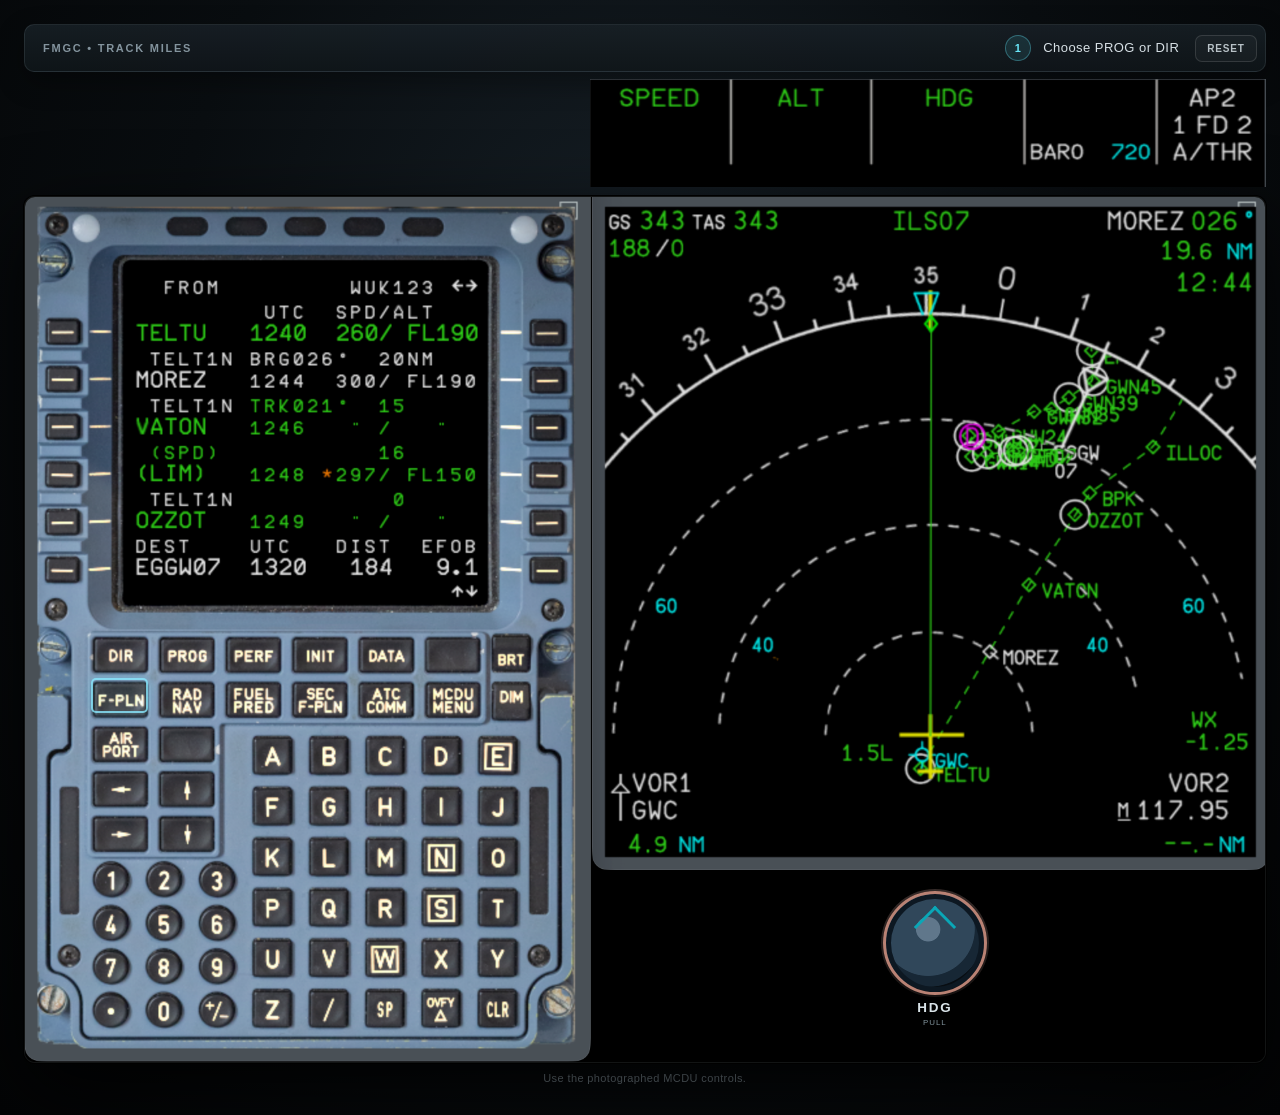
==== assets/fmgc-trainer/index.html @ b16685ec "Add FMGC trainer launcher to TS6" ====
<!doctype html>
<html lang="en"><head><meta charset="utf-8"><meta name="viewport" content="width=device-width,initial-scale=1,viewport-fit=cover"><title>FMGC Progress Page Trainer</title>
<style>
*{box-sizing:border-box}html,body{margin:0;min-height:100%;background:#050708;color:#fff;font-family:Arial,sans-serif}body{display:grid;place-items:center;padding:clamp(8px,2vw,24px);background:radial-gradient(ellipse at 50% 30%,#172027 0,#090d10 52%,#030405 100%)}.trainer{width:min(97vw,1280px)}
.status{height:48px;display:flex;align-items:center;gap:16px;margin:0 0 10px;padding:0 8px 0 18px;border:1px solid #9bb0bd22;border-radius:10px;background:linear-gradient(180deg,#182026dd,#10161add);box-shadow:0 10px 28px #0005;color:#d7e0e5;font-size:13px;letter-spacing:.035em}.status:before{content:"FMGC  •  TRACK MILES";font-size:11px;font-weight:700;letter-spacing:.16em;color:#84949e;margin-right:auto}.status b{display:inline-grid;place-items:center;min-width:26px;height:26px;margin-right:8px;border-radius:50%;background:#54dff31c;color:#69e6f8;border:1px solid #65e7fa55;font-size:11px}.reset{border:1px solid #ffffff20;border-radius:7px;padding:7px 11px;background:#ffffff08;color:#b8c2c7;cursor:pointer;font-weight:700;font-size:10px;letter-spacing:.08em}.reset:hover{background:#ffffff12;color:#fff}
.unit{position:relative;width:100%;aspect-ratio:1905/1330;overflow:hidden;border:1px solid #9aabb31d;border-radius:11px;background:#000;box-shadow:0 28px 80px #000d,0 0 0 1px #000}.base{position:absolute;inset:0;width:100%;height:100%;object-fit:fill;pointer-events:none}.screen-window{position:absolute;left:7.05%;top:7.15%;width:30.18%;height:40.05%;overflow:hidden;background:#000;pointer-events:none}.screen-shot{position:absolute;left:-23.2%;top:-17.85%;width:335.6%;height:249.9%;max-width:none}.nd-window{position:absolute;left:45.55%;top:0;width:54.45%;height:76.8%;overflow:hidden;background:#000;pointer-events:none}.nd-shot{position:absolute;left:-83.65%;top:0;width:183.65%;height:130.25%;max-width:none}.scratchpad{position:absolute;left:6%;right:5%;bottom:1.8%;height:8%;font:clamp(10px,1.85vw,25px)/1.1 "Courier New",monospace;letter-spacing:.06em;color:#e8e9e6;text-shadow:0 0 4px #fff;display:flex;align-items:center}.result-field{position:absolute;left:4.7%;right:4.5%;top:58.8%;height:8.6%;display:flex;align-items:center;justify-content:space-between;background:#000;font:700 clamp(9px,1.72vw,23px)/1 "Courier New",monospace;letter-spacing:.045em;text-shadow:0 0 4px currentColor}.result-field .brg{color:#1ed71a}.result-field .to{color:#13cbe4}.scan{position:absolute;inset:0;background:repeating-linear-gradient(0deg,transparent 0 3px,#fff 4px);opacity:.035}.hdg-control{position:absolute;left:68.5%;top:81.2%;width:10.5%;height:9%;display:grid;place-items:center;border:1px solid #52616b;border-radius:9px;background:linear-gradient(#26323a,#10171c);box-shadow:inset 0 1px #697780,0 6px 12px #0007;color:#87949b;cursor:pointer;letter-spacing:.12em}.hdg-control b{display:block;color:#dbe4e8;font-size:clamp(11px,1.5vw,19px)}.hdg-control span{font-size:clamp(7px,.75vw,10px);margin-bottom:-12px}.hdg-control.ready{border-color:#60dff077;color:#68dff0}.hdg-control.ready b{color:#fff}.hdg-control.active{box-shadow:inset 0 0 0 2px #79eaff,0 0 13px #43dfff77}
.hot{position:absolute;border:0;background:transparent;color:transparent;cursor:pointer;border-radius:5px;touch-action:manipulation;transition:box-shadow .12s ease,background .12s ease}.hot:focus-visible{outline:2px solid #8ee9ff;outline-offset:1px}.hot.pressed,.hot.page-active{box-shadow:inset 0 0 0 2px #89e9ffcc,0 0 8px #55dfff55;background:#7ce8ff10}.target{animation:pulse 1.15s infinite}@keyframes pulse{50%{box-shadow:inset 0 0 0 2px #65f3ff,0 0 13px 4px #42e5ff77;background:#5cecff16}}
.message{min-height:19px;text-align:center;margin:9px 0 0;color:#84939b;font-size:11px;letter-spacing:.035em}.message.ok{color:#65ef8b}.message.err{color:#ffc357}@media(max-width:720px){body{padding:5px}.trainer{width:100%}.status{height:42px;margin-bottom:5px;padding-left:10px;font-size:10px}.status:before{content:"FMGC"}.status b{min-width:22px;height:22px}.message{font-size:10px}}
/* Original Line Logic heading knob and FMA treatment */
.fma{display:grid;grid-template-columns:1fr 1fr 1.12fr 1.15fr 1fr;width:54.45%;margin:-3px 0 9px auto;border:1px solid #52606a;border-radius:5px;background:#020303;box-shadow:0 7px 20px #0008;overflow:hidden;color:#e8ebed;font:clamp(10px,1.65vw,21px)/1.04 "Courier New",monospace;text-shadow:0 0 3px currentColor}.fma>div{min-height:62px;padding:7px 8px;border-right:2px solid #98a0a5;display:flex;flex-direction:column;align-items:center}.fma>div:last-child{border:0}.fma .green{color:#18d421}.fma .cyan{color:#18cfdf}.fma .lower{margin-top:auto;font-size:.72em;white-space:nowrap}.hdg-control{left:69.2%;top:80.2%;width:8.4%;height:auto;aspect-ratio:1;display:block;border:3px solid #b98274;border-radius:50%;background:radial-gradient(circle at 43% 36%,#60778b 0 14%,#30475a 15% 55%,#172735 56% 68%,#080d12 69%);box-shadow:inset 0 0 0 5px #0d1822,0 7px 14px #000b,0 0 0 2px #382d2b;color:transparent;letter-spacing:0}.hdg-control:before{content:"";position:absolute;left:50%;top:19%;width:28%;aspect-ratio:1;transform:translateX(-50%) rotate(45deg);border-left:3px solid #0aa7b7;border-top:3px solid #0aa7b7}.hdg-control b{position:absolute;left:50%;top:108%;transform:translateX(-50%);color:#d9e3e8;font-size:clamp(9px,1.05vw,14px);letter-spacing:.13em}.hdg-control span{position:absolute;left:50%;top:127%;transform:translateX(-50%);color:#82949d;font-size:clamp(6px,.62vw,9px);letter-spacing:.12em;margin:0}.hdg-control.ready{border-color:#d49b8b;box-shadow:inset 0 0 0 5px #0d1822,0 0 16px #48dff088,0 7px 14px #000b}.hdg-control.active{transform:translateY(-3px);box-shadow:inset 0 0 0 5px #0d1822,0 0 19px #55eaffaa,0 10px 14px #000b}@media(max-width:720px){.fma>div{min-height:42px;padding:4px}.fma{margin-bottom:5px}}
/* Supplied FMA artwork is intentionally displayed without reinterpretation. */
.fma{display:block;aspect-ratio:994/159;min-height:0;padding:0;border:0;border-radius:0;background-color:#000;background-position:center;background-repeat:no-repeat;background-size:100% 100%;box-shadow:none}.fma>div{display:none}
.radial-ready{position:absolute;left:55%;top:53.5%;width:42%;height:15%;padding:1% 2%;background:#000;color:#edf0ee;font:700 clamp(8px,1.5vw,20px)/1.15 "Courier New",monospace;letter-spacing:.08em;text-align:center;text-shadow:0 0 4px currentColor}.radial-ready span{display:block;color:#13cbe4;font-size:1.08em;margin-top:4%}
</style></head>
<body><main class="trainer" aria-label="Interactive FMGC exercise"><div class="status"><span id="instruction"><b>1</b> Choose PROG or DIR</span><button class="reset" id="reset">RESET</button></div><div class="fma" id="fma" hidden><div><span class="green">SPEED</span></div><div><span class="green">ALT</span></div><div><span class="green">HDG</span><span class="cyan" id="navMode">NAV</span></div><div><span class="lower">BARO&nbsp; <span class="cyan">720</span></span></div><div><span>AP2</span><span>1 FD 2</span><span>A/THR</span></div></div><div class="unit" id="unit"><img class="base" src="assets/FMGC1.png" alt="Airbus-style MCDU and navigation display"><div class="screen-window" id="screenWindow" hidden><img class="screen-shot" id="screenShot" src="assets/FMGC2.png" alt=""><div class="result-field" id="resultField" hidden><span class="brg" id="resultBrg"></span><span class="to" id="resultTo"></span></div><div class="scratchpad" id="scratchpad"></div><div class="scan"></div></div><div class="nd-window" id="ndWindow" hidden><img class="nd-shot" id="ndShot" src="assets/RO3.png" alt="Updated navigation display"></div><button class="hdg-control" id="hdgButton" type="button"><span>PULL</span><b>HDG</b></button></div><p class="message" id="message" aria-live="polite">Use the photographed MCDU controls.</p></main>
<script>
(()=>{
 const unit=document.querySelector('#unit'),screenWindow=document.querySelector('#screenWindow'),screenShot=document.querySelector('#screenShot'),ndWindow=document.querySelector('#ndWindow'),ndShot=document.querySelector('#ndShot'),hdgButton=document.querySelector('#hdgButton'),fma=document.querySelector('#fma'),navMode=document.querySelector('#navMode'),scratchEl=document.querySelector('#scratchpad'),resultField=document.querySelector('#resultField'),resultBrg=document.querySelector('#resultBrg'),resultTo=document.querySelector('#resultTo'),instruction=document.querySelector('#instruction'),message=document.querySelector('#message');
 const fixes={EGGW07:['013°','54.7'],MOREZ:['021°','20.1'],VATON:['021°','37.5'],OZZOT:['022°','51.2'],BPK:['022°','58.5'],ILLOC:['025°','68.2'],ODWAD:['010°','52.5']};let page='fpln',scratch='';const radialReady=document.createElement('div');radialReady.className='radial-ready';radialReady.innerHTML='RADIAL IN<span>253°→</span>';radialReady.hidden=true;screenWindow.append(radialReady);
 const add=(label,x,y,w,h,fn)=>{const b=document.createElement('button');b.className='hot';b.type='button';b.setAttribute('aria-label',label);Object.assign(b.style,{left:x/19.05+'%',top:y/13.30+'%',width:w/19.05+'%',height:h/13.30+'%'});b.onclick=()=>{b.classList.add('pressed');setTimeout(()=>b.classList.remove('pressed'),180);fn()};unit.appendChild(b);return b};
 const dir=add('DIR page',102,670,87,52,openDir),prog=add('PROG page',207,670,87,52,openProg),fpln=add('F-PLN page',102,739,87,54,goFpln);const xs=[344,431,518,605,691],ys=[810,889,968,1047,1126],letters='ABCDEFGHIJKLMNOPQRSTUVWXY'.split('');letters.forEach((c,i)=>add(c,xs[i%5],ys[Math.floor(i/5)],61,57,()=>type(c)));add('Z',344,1206,61,57,()=>type('Z'));const nxs=[101,184,267],nys=[1010,1084,1157];'123456789'.split('').forEach((c,i)=>add(c,nxs[i%3],nys[Math.floor(i/3)],57,57,()=>type(c)));add('decimal point',101,1206,57,57,()=>type('.'));add('0',184,1206,57,57,()=>type('0'));add('plus or minus',267,1206,57,57,()=>type('-'));add('Clear one character',687,1204,62,58,clear);const toLsk=add('Right line select key beside TO',757,397,60,56,selectTo),odwadLsk=add('Select ODWAD direct-to waypoint',30,324,61,56,selectOdwad),insertLsk=add('Insert direct-to ODWAD',756,540,61,58,insertDirect);
 function setMessage(text,kind=''){message.textContent=text;message.className='message '+kind}
 function updateRings(){dir.classList.toggle('page-active',page.startsWith('dir')||page==='hdg');prog.classList.toggle('page-active',page==='prog'||page==='result');fpln.classList.toggle('page-active',page==='fpln');toLsk.classList.toggle('target',page==='prog'&&!!fixes[scratch]);odwadLsk.classList.toggle('target',page==='dirList');insertLsk.classList.toggle('target',page==='dirSelected');hdgButton.classList.toggle('ready',page==='dirInserted');hdgButton.classList.toggle('active',page==='hdg')}
 function setFma(mode){fma.hidden=!mode;if(mode)fma.style.backgroundImage=`url("assets/${mode==='nav'?'FMA-NAV':'FMA-HDG'}.png")`}
 function openProg(){page='prog';scratch='';setFma('hdg');radialReady.hidden=true;screenWindow.hidden=false;ndWindow.hidden=true;screenShot.src='assets/FMGC2.png';resultField.hidden=true;scratchEl.textContent='';instruction.innerHTML='<b>2</b> Type a waypoint';setMessage('Enter EGGW07, MOREZ, VATON, OZZOT, BPK, ILLOC or ODWAD.');updateRings()}
 function goFpln(){page='fpln';scratch='';setFma('hdg');radialReady.hidden=true;screenWindow.hidden=true;ndWindow.hidden=true;resultField.hidden=true;scratchEl.textContent='';instruction.innerHTML='<b>1</b> Choose PROG or DIR';setMessage('Flight plan page.');updateRings()}
 function setReference(name,showNd=true){screenWindow.hidden=false;screenShot.src='assets/'+name+'.png';radialReady.hidden=true;resultField.hidden=true;scratchEl.textContent='';if(showNd){ndWindow.hidden=false;ndShot.src='assets/'+name+'.png'}}
 function openDir(){page='dirList';scratch='';setFma('hdg');setReference('RO2',false);instruction.innerHTML='<b>DIR 1</b> Select ODWAD';setMessage('Use the left line-select key beside ODWAD.');updateRings()}
 function selectOdwad(){if(page!=='dirList')return;page='dirSelected';setReference('RO3');radialReady.hidden=false;ndShot.src='assets/RO4.png';instruction.innerHTML='<b>DIR 2</b> Select DIR TO INSERT*';setMessage('RADIAL IN 253° is already loaded. Use the bottom-right INSERT line key.');updateRings()}
 function insertDirect(){if(page!=='dirSelected')return;page='dirInserted';setReference('RO5');setFma('nav');instruction.innerHTML='<b>DIR 3</b> Pull HDG when ready';setMessage('Direct to ODWAD with RADIAL IN 253° is active — NAV is blue.','ok');updateRings()}
 function pullHeading(){if(page!=='dirInserted'&&page!=='hdg')return;page='hdg';setFma('hdg');ndWindow.hidden=false;ndShot.src='assets/RO6.png';instruction.innerHTML='<b>✓</b> HDG selected';setMessage('Heading selected — NAV clears from the FMA and the ND line updates.','ok');updateRings()}
 function type(c){if(page!=='prog'||scratch.length>=10)return;scratch+=c;scratchEl.textContent=scratch;instruction.innerHTML=fixes[scratch]?'<b>3</b> Select TO with the right line key':'<b>2</b> Type a waypoint';setMessage(fixes[scratch]?'Entry ready — select the line key beside TO.':'SCRATCHPAD  ·  '+scratch);updateRings()}
 function clear(){if(page!=='prog'||!scratch)return;scratch=scratch.slice(0,-1);scratchEl.textContent=scratch;instruction.innerHTML=fixes[scratch]?'<b>3</b> Select TO with the right line key':'<b>2</b> Type a waypoint';setMessage(scratch?'SCRATCHPAD  ·  '+scratch:'Scratchpad cleared.');updateRings()}
 function selectTo(){if(page!=='prog')return;const value=fixes[scratch];if(!value){setMessage(scratch?'Waypoint not recognised. Check the entry.':'Type a waypoint first.','err');return}const fix=scratch;page='result';screenShot.src='assets/FMGC2.png';scratch='';scratchEl.textContent='';resultBrg.textContent=value[0]+' / '+value[1];resultTo.textContent='TO '+fix;resultField.hidden=false;instruction.innerHTML='<b>✓</b> '+value[0]+' / '+value[1]+' NM';setMessage(fix+'  ·  TRACK MILES DISPLAYED','ok');updateRings()}
 function reset(){goFpln();setMessage('Use the photographed MCDU controls.')}
 hdgButton.onclick=pullHeading;document.querySelector('#reset').onclick=reset;addEventListener('keydown',e=>{if(/^[a-z0-9.]$/i.test(e.key))type(e.key.toUpperCase());else if(e.key==='Backspace'||e.key==='Delete')clear();else if(e.key==='Enter')selectTo()});setFma('hdg');updateRings();
})();
</script></body></html>
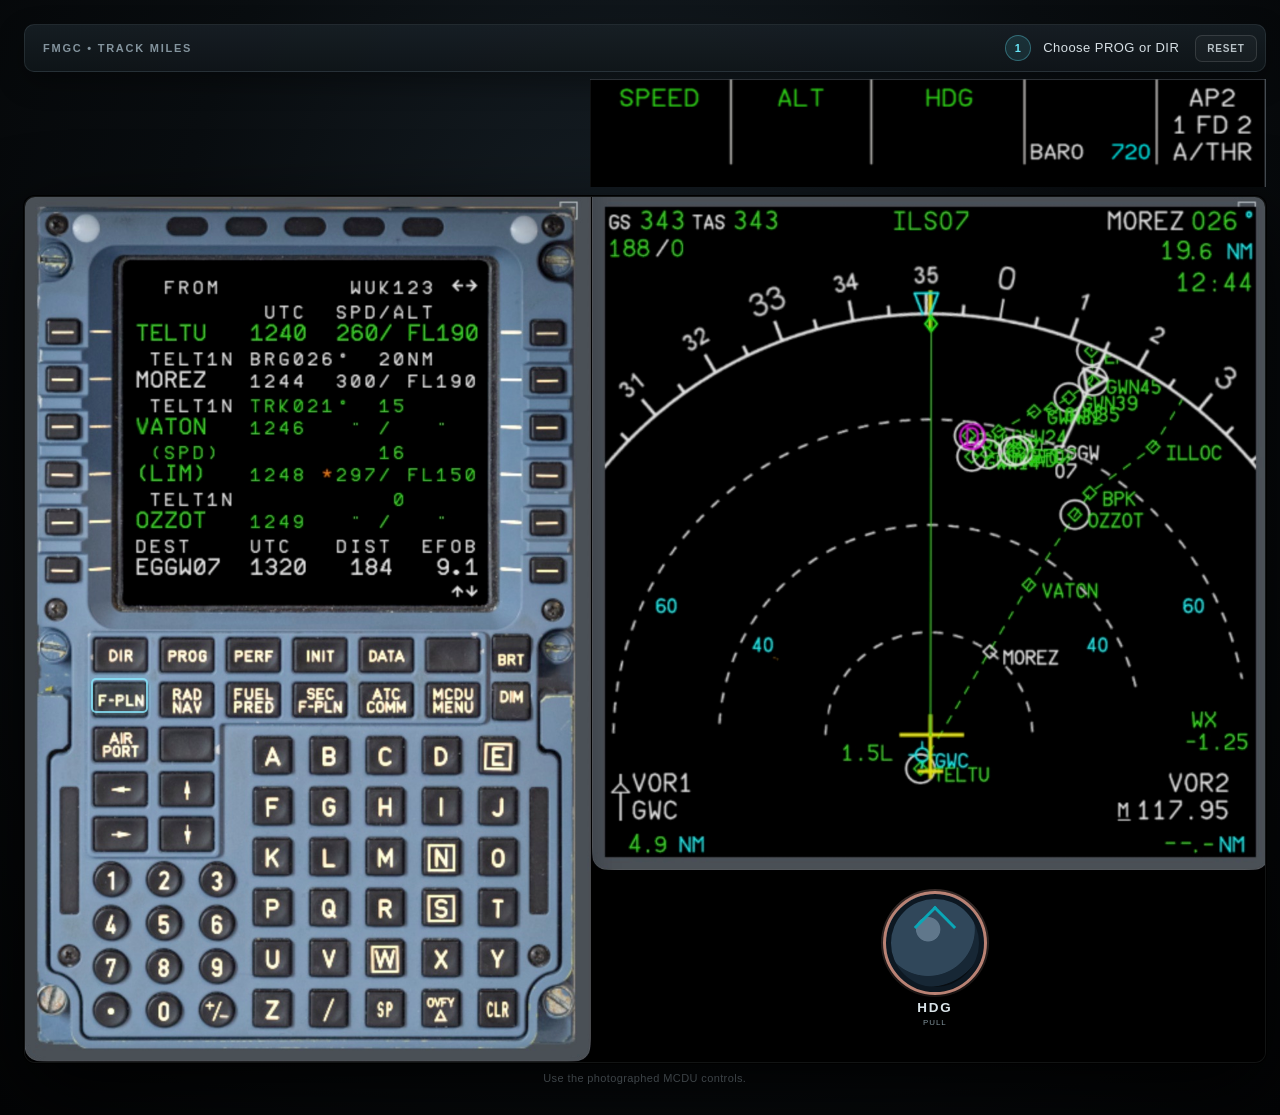
==== commit 594fba68: "Fix FMGC trainer loading" ====
--- a/assets/fmgc-trainer/index.html
+++ b/assets/fmgc-trainer/index.html
@@ -12,7 +12,7 @@
 .fma{display:block;aspect-ratio:994/159;min-height:0;padding:0;border:0;border-radius:0;background-color:#000;background-position:center;background-repeat:no-repeat;background-size:100% 100%;box-shadow:none}.fma>div{display:none}
 .radial-ready{position:absolute;left:55%;top:53.5%;width:42%;height:15%;padding:1% 2%;background:#000;color:#edf0ee;font:700 clamp(8px,1.5vw,20px)/1.15 "Courier New",monospace;letter-spacing:.08em;text-align:center;text-shadow:0 0 4px currentColor}.radial-ready span{display:block;color:#13cbe4;font-size:1.08em;margin-top:4%}
 </style></head>
-<body><main class="trainer" aria-label="Interactive FMGC exercise"><div class="status"><span id="instruction"><b>1</b> Choose PROG or DIR</span><button class="reset" id="reset">RESET</button></div><div class="fma" id="fma" hidden><div><span class="green">SPEED</span></div><div><span class="green">ALT</span></div><div><span class="green">HDG</span><span class="cyan" id="navMode">NAV</span></div><div><span class="lower">BARO&nbsp; <span class="cyan">720</span></span></div><div><span>AP2</span><span>1 FD 2</span><span>A/THR</span></div></div><div class="unit" id="unit"><img class="base" src="assets/FMGC1.png" alt="Airbus-style MCDU and navigation display"><div class="screen-window" id="screenWindow" hidden><img class="screen-shot" id="screenShot" src="assets/FMGC2.png" alt=""><div class="result-field" id="resultField" hidden><span class="brg" id="resultBrg"></span><span class="to" id="resultTo"></span></div><div class="scratchpad" id="scratchpad"></div><div class="scan"></div></div><div class="nd-window" id="ndWindow" hidden><img class="nd-shot" id="ndShot" src="assets/RO3.png" alt="Updated navigation display"></div><button class="hdg-control" id="hdgButton" type="button"><span>PULL</span><b>HDG</b></button></div><p class="message" id="message" aria-live="polite">Use the photographed MCDU controls.</p></main>
+<body><main class="trainer" aria-label="Interactive FMGC exercise"><div class="status"><span id="instruction"><b>1</b> Choose PROG or DIR</span><button class="reset" id="reset">RESET</button></div><div class="fma" id="fma" hidden><div><span class="green">SPEED</span></div><div><span class="green">ALT</span></div><div><span class="green">HDG</span><span class="cyan" id="navMode">NAV</span></div><div><span class="lower">BARO&nbsp; <span class="cyan">720</span></span></div><div><span>AP2</span><span>1 FD 2</span><span>A/THR</span></div></div><div class="unit" id="unit"><img class="base" src="assets/FMGC1.jpg" alt="Airbus-style MCDU and navigation display"><div class="screen-window" id="screenWindow" hidden><img class="screen-shot" id="screenShot" src="assets/FMGC2.jpg" alt=""><div class="result-field" id="resultField" hidden><span class="brg" id="resultBrg"></span><span class="to" id="resultTo"></span></div><div class="scratchpad" id="scratchpad"></div><div class="scan"></div></div><div class="nd-window" id="ndWindow" hidden><img class="nd-shot" id="ndShot" src="assets/RO3.jpg" alt="Updated navigation display"></div><button class="hdg-control" id="hdgButton" type="button"><span>PULL</span><b>HDG</b></button></div><p class="message" id="message" aria-live="polite">Use the photographed MCDU controls.</p></main>
 <script>
 (()=>{
  const unit=document.querySelector('#unit'),screenWindow=document.querySelector('#screenWindow'),screenShot=document.querySelector('#screenShot'),ndWindow=document.querySelector('#ndWindow'),ndShot=document.querySelector('#ndShot'),hdgButton=document.querySelector('#hdgButton'),fma=document.querySelector('#fma'),navMode=document.querySelector('#navMode'),scratchEl=document.querySelector('#scratchpad'),resultField=document.querySelector('#resultField'),resultBrg=document.querySelector('#resultBrg'),resultTo=document.querySelector('#resultTo'),instruction=document.querySelector('#instruction'),message=document.querySelector('#message');
@@ -22,16 +22,16 @@
  function setMessage(text,kind=''){message.textContent=text;message.className='message '+kind}
  function updateRings(){dir.classList.toggle('page-active',page.startsWith('dir')||page==='hdg');prog.classList.toggle('page-active',page==='prog'||page==='result');fpln.classList.toggle('page-active',page==='fpln');toLsk.classList.toggle('target',page==='prog'&&!!fixes[scratch]);odwadLsk.classList.toggle('target',page==='dirList');insertLsk.classList.toggle('target',page==='dirSelected');hdgButton.classList.toggle('ready',page==='dirInserted');hdgButton.classList.toggle('active',page==='hdg')}
  function setFma(mode){fma.hidden=!mode;if(mode)fma.style.backgroundImage=`url("assets/${mode==='nav'?'FMA-NAV':'FMA-HDG'}.png")`}
- function openProg(){page='prog';scratch='';setFma('hdg');radialReady.hidden=true;screenWindow.hidden=false;ndWindow.hidden=true;screenShot.src='assets/FMGC2.png';resultField.hidden=true;scratchEl.textContent='';instruction.innerHTML='<b>2</b> Type a waypoint';setMessage('Enter EGGW07, MOREZ, VATON, OZZOT, BPK, ILLOC or ODWAD.');updateRings()}
+ function openProg(){page='prog';scratch='';setFma('hdg');radialReady.hidden=true;screenWindow.hidden=false;ndWindow.hidden=true;screenShot.src='assets/FMGC2.jpg';resultField.hidden=true;scratchEl.textContent='';instruction.innerHTML='<b>2</b> Type a waypoint';setMessage('Enter EGGW07, MOREZ, VATON, OZZOT, BPK, ILLOC or ODWAD.');updateRings()}
  function goFpln(){page='fpln';scratch='';setFma('hdg');radialReady.hidden=true;screenWindow.hidden=true;ndWindow.hidden=true;resultField.hidden=true;scratchEl.textContent='';instruction.innerHTML='<b>1</b> Choose PROG or DIR';setMessage('Flight plan page.');updateRings()}
- function setReference(name,showNd=true){screenWindow.hidden=false;screenShot.src='assets/'+name+'.png';radialReady.hidden=true;resultField.hidden=true;scratchEl.textContent='';if(showNd){ndWindow.hidden=false;ndShot.src='assets/'+name+'.png'}}
+ function setReference(name,showNd=true){screenWindow.hidden=false;screenShot.src='assets/'+name+'.jpg';radialReady.hidden=true;resultField.hidden=true;scratchEl.textContent='';if(showNd){ndWindow.hidden=false;ndShot.src='assets/'+name+'.jpg'}}
  function openDir(){page='dirList';scratch='';setFma('hdg');setReference('RO2',false);instruction.innerHTML='<b>DIR 1</b> Select ODWAD';setMessage('Use the left line-select key beside ODWAD.');updateRings()}
- function selectOdwad(){if(page!=='dirList')return;page='dirSelected';setReference('RO3');radialReady.hidden=false;ndShot.src='assets/RO4.png';instruction.innerHTML='<b>DIR 2</b> Select DIR TO INSERT*';setMessage('RADIAL IN 253° is already loaded. Use the bottom-right INSERT line key.');updateRings()}
+ function selectOdwad(){if(page!=='dirList')return;page='dirSelected';setReference('RO3');radialReady.hidden=false;ndShot.src='assets/RO4.jpg';instruction.innerHTML='<b>DIR 2</b> Select DIR TO INSERT*';setMessage('RADIAL IN 253° is already loaded. Use the bottom-right INSERT line key.');updateRings()}
  function insertDirect(){if(page!=='dirSelected')return;page='dirInserted';setReference('RO5');setFma('nav');instruction.innerHTML='<b>DIR 3</b> Pull HDG when ready';setMessage('Direct to ODWAD with RADIAL IN 253° is active — NAV is blue.','ok');updateRings()}
- function pullHeading(){if(page!=='dirInserted'&&page!=='hdg')return;page='hdg';setFma('hdg');ndWindow.hidden=false;ndShot.src='assets/RO6.png';instruction.innerHTML='<b>✓</b> HDG selected';setMessage('Heading selected — NAV clears from the FMA and the ND line updates.','ok');updateRings()}
+ function pullHeading(){if(page!=='dirInserted'&&page!=='hdg')return;page='hdg';setFma('hdg');ndWindow.hidden=false;ndShot.src='assets/RO6.jpg';instruction.innerHTML='<b>✓</b> HDG selected';setMessage('Heading selected — NAV clears from the FMA and the ND line updates.','ok');updateRings()}
  function type(c){if(page!=='prog'||scratch.length>=10)return;scratch+=c;scratchEl.textContent=scratch;instruction.innerHTML=fixes[scratch]?'<b>3</b> Select TO with the right line key':'<b>2</b> Type a waypoint';setMessage(fixes[scratch]?'Entry ready — select the line key beside TO.':'SCRATCHPAD  ·  '+scratch);updateRings()}
  function clear(){if(page!=='prog'||!scratch)return;scratch=scratch.slice(0,-1);scratchEl.textContent=scratch;instruction.innerHTML=fixes[scratch]?'<b>3</b> Select TO with the right line key':'<b>2</b> Type a waypoint';setMessage(scratch?'SCRATCHPAD  ·  '+scratch:'Scratchpad cleared.');updateRings()}
- function selectTo(){if(page!=='prog')return;const value=fixes[scratch];if(!value){setMessage(scratch?'Waypoint not recognised. Check the entry.':'Type a waypoint first.','err');return}const fix=scratch;page='result';screenShot.src='assets/FMGC2.png';scratch='';scratchEl.textContent='';resultBrg.textContent=value[0]+' / '+value[1];resultTo.textContent='TO '+fix;resultField.hidden=false;instruction.innerHTML='<b>✓</b> '+value[0]+' / '+value[1]+' NM';setMessage(fix+'  ·  TRACK MILES DISPLAYED','ok');updateRings()}
+ function selectTo(){if(page!=='prog')return;const value=fixes[scratch];if(!value){setMessage(scratch?'Waypoint not recognised. Check the entry.':'Type a waypoint first.','err');return}const fix=scratch;page='result';screenShot.src='assets/FMGC2.jpg';scratch='';scratchEl.textContent='';resultBrg.textContent=value[0]+' / '+value[1];resultTo.textContent='TO '+fix;resultField.hidden=false;instruction.innerHTML='<b>✓</b> '+value[0]+' / '+value[1]+' NM';setMessage(fix+'  ·  TRACK MILES DISPLAYED','ok');updateRings()}
  function reset(){goFpln();setMessage('Use the photographed MCDU controls.')}
  hdgButton.onclick=pullHeading;document.querySelector('#reset').onclick=reset;addEventListener('keydown',e=>{if(/^[a-z0-9.]$/i.test(e.key))type(e.key.toUpperCase());else if(e.key==='Backspace'||e.key==='Delete')clear();else if(e.key==='Enter')selectTo()});setFma('hdg');updateRings();
 })();
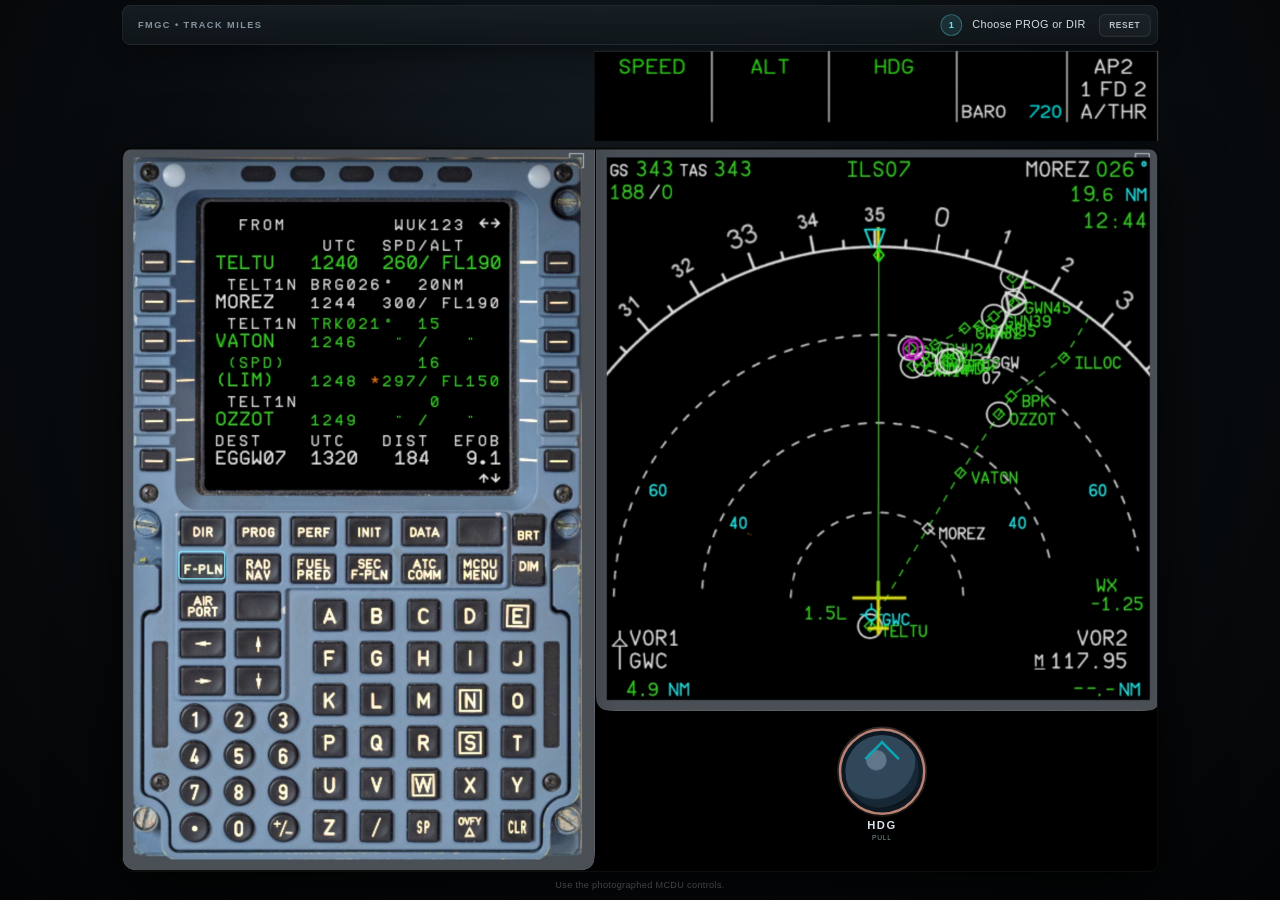
==== commit ff6a8032: "Fit FMGC trainer without scrolling" ====
--- a/assets/fmgc-trainer/index.html
+++ b/assets/fmgc-trainer/index.html
@@ -11,11 +11,13 @@
 /* Supplied FMA artwork is intentionally displayed without reinterpretation. */
 .fma{display:block;aspect-ratio:994/159;min-height:0;padding:0;border:0;border-radius:0;background-color:#000;background-position:center;background-repeat:no-repeat;background-size:100% 100%;box-shadow:none}.fma>div{display:none}
 .radial-ready{position:absolute;left:55%;top:53.5%;width:42%;height:15%;padding:1% 2%;background:#000;color:#edf0ee;font:700 clamp(8px,1.5vw,20px)/1.15 "Courier New",monospace;letter-spacing:.08em;text-align:center;text-shadow:0 0 4px currentColor}.radial-ready span{display:block;color:#13cbe4;font-size:1.08em;margin-top:4%}
+html,body{width:100%;height:100%;min-height:0;overflow:hidden}body{position:relative;display:block;padding:0}.trainer{position:absolute;left:50%;top:50%;width:min(97vw,1280px);transform:translate(-50%,-50%) scale(var(--fit-scale,1));transform-origin:center}
 </style></head>
 <body><main class="trainer" aria-label="Interactive FMGC exercise"><div class="status"><span id="instruction"><b>1</b> Choose PROG or DIR</span><button class="reset" id="reset">RESET</button></div><div class="fma" id="fma" hidden><div><span class="green">SPEED</span></div><div><span class="green">ALT</span></div><div><span class="green">HDG</span><span class="cyan" id="navMode">NAV</span></div><div><span class="lower">BARO&nbsp; <span class="cyan">720</span></span></div><div><span>AP2</span><span>1 FD 2</span><span>A/THR</span></div></div><div class="unit" id="unit"><img class="base" src="assets/FMGC1.jpg" alt="Airbus-style MCDU and navigation display"><div class="screen-window" id="screenWindow" hidden><img class="screen-shot" id="screenShot" src="assets/FMGC2.jpg" alt=""><div class="result-field" id="resultField" hidden><span class="brg" id="resultBrg"></span><span class="to" id="resultTo"></span></div><div class="scratchpad" id="scratchpad"></div><div class="scan"></div></div><div class="nd-window" id="ndWindow" hidden><img class="nd-shot" id="ndShot" src="assets/RO3.jpg" alt="Updated navigation display"></div><button class="hdg-control" id="hdgButton" type="button"><span>PULL</span><b>HDG</b></button></div><p class="message" id="message" aria-live="polite">Use the photographed MCDU controls.</p></main>
 <script>
 (()=>{
- const unit=document.querySelector('#unit'),screenWindow=document.querySelector('#screenWindow'),screenShot=document.querySelector('#screenShot'),ndWindow=document.querySelector('#ndWindow'),ndShot=document.querySelector('#ndShot'),hdgButton=document.querySelector('#hdgButton'),fma=document.querySelector('#fma'),navMode=document.querySelector('#navMode'),scratchEl=document.querySelector('#scratchpad'),resultField=document.querySelector('#resultField'),resultBrg=document.querySelector('#resultBrg'),resultTo=document.querySelector('#resultTo'),instruction=document.querySelector('#instruction'),message=document.querySelector('#message');
+ const trainer=document.querySelector('.trainer'),unit=document.querySelector('#unit'),screenWindow=document.querySelector('#screenWindow'),screenShot=document.querySelector('#screenShot'),ndWindow=document.querySelector('#ndWindow'),ndShot=document.querySelector('#ndShot'),hdgButton=document.querySelector('#hdgButton'),fma=document.querySelector('#fma'),navMode=document.querySelector('#navMode'),scratchEl=document.querySelector('#scratchpad'),resultField=document.querySelector('#resultField'),resultBrg=document.querySelector('#resultBrg'),resultTo=document.querySelector('#resultTo'),instruction=document.querySelector('#instruction'),message=document.querySelector('#message');
+ const fitTrainer=()=>{trainer.style.setProperty('--fit-scale','1');const rect=trainer.getBoundingClientRect(),scale=Math.min(1,(innerWidth-10)/rect.width,(innerHeight-10)/rect.height);trainer.style.setProperty('--fit-scale',String(scale))};
  const fixes={EGGW07:['013°','54.7'],MOREZ:['021°','20.1'],VATON:['021°','37.5'],OZZOT:['022°','51.2'],BPK:['022°','58.5'],ILLOC:['025°','68.2'],ODWAD:['010°','52.5']};let page='fpln',scratch='';const radialReady=document.createElement('div');radialReady.className='radial-ready';radialReady.innerHTML='RADIAL IN<span>253°→</span>';radialReady.hidden=true;screenWindow.append(radialReady);
  const add=(label,x,y,w,h,fn)=>{const b=document.createElement('button');b.className='hot';b.type='button';b.setAttribute('aria-label',label);Object.assign(b.style,{left:x/19.05+'%',top:y/13.30+'%',width:w/19.05+'%',height:h/13.30+'%'});b.onclick=()=>{b.classList.add('pressed');setTimeout(()=>b.classList.remove('pressed'),180);fn()};unit.appendChild(b);return b};
  const dir=add('DIR page',102,670,87,52,openDir),prog=add('PROG page',207,670,87,52,openProg),fpln=add('F-PLN page',102,739,87,54,goFpln);const xs=[344,431,518,605,691],ys=[810,889,968,1047,1126],letters='ABCDEFGHIJKLMNOPQRSTUVWXY'.split('');letters.forEach((c,i)=>add(c,xs[i%5],ys[Math.floor(i/5)],61,57,()=>type(c)));add('Z',344,1206,61,57,()=>type('Z'));const nxs=[101,184,267],nys=[1010,1084,1157];'123456789'.split('').forEach((c,i)=>add(c,nxs[i%3],nys[Math.floor(i/3)],57,57,()=>type(c)));add('decimal point',101,1206,57,57,()=>type('.'));add('0',184,1206,57,57,()=>type('0'));add('plus or minus',267,1206,57,57,()=>type('-'));add('Clear one character',687,1204,62,58,clear);const toLsk=add('Right line select key beside TO',757,397,60,56,selectTo),odwadLsk=add('Select ODWAD direct-to waypoint',30,324,61,56,selectOdwad),insertLsk=add('Insert direct-to ODWAD',756,540,61,58,insertDirect);
@@ -33,6 +35,6 @@
  function clear(){if(page!=='prog'||!scratch)return;scratch=scratch.slice(0,-1);scratchEl.textContent=scratch;instruction.innerHTML=fixes[scratch]?'<b>3</b> Select TO with the right line key':'<b>2</b> Type a waypoint';setMessage(scratch?'SCRATCHPAD  ·  '+scratch:'Scratchpad cleared.');updateRings()}
  function selectTo(){if(page!=='prog')return;const value=fixes[scratch];if(!value){setMessage(scratch?'Waypoint not recognised. Check the entry.':'Type a waypoint first.','err');return}const fix=scratch;page='result';screenShot.src='assets/FMGC2.jpg';scratch='';scratchEl.textContent='';resultBrg.textContent=value[0]+' / '+value[1];resultTo.textContent='TO '+fix;resultField.hidden=false;instruction.innerHTML='<b>✓</b> '+value[0]+' / '+value[1]+' NM';setMessage(fix+'  ·  TRACK MILES DISPLAYED','ok');updateRings()}
  function reset(){goFpln();setMessage('Use the photographed MCDU controls.')}
- hdgButton.onclick=pullHeading;document.querySelector('#reset').onclick=reset;addEventListener('keydown',e=>{if(/^[a-z0-9.]$/i.test(e.key))type(e.key.toUpperCase());else if(e.key==='Backspace'||e.key==='Delete')clear();else if(e.key==='Enter')selectTo()});setFma('hdg');updateRings();
+ hdgButton.onclick=pullHeading;document.querySelector('#reset').onclick=reset;addEventListener('keydown',e=>{if(/^[a-z0-9.]$/i.test(e.key))type(e.key.toUpperCase());else if(e.key==='Backspace'||e.key==='Delete')clear();else if(e.key==='Enter')selectTo()});addEventListener('resize',fitTrainer);addEventListener('load',fitTrainer);setFma('hdg');updateRings();requestAnimationFrame(fitTrainer);
 })();
 </script></body></html>
